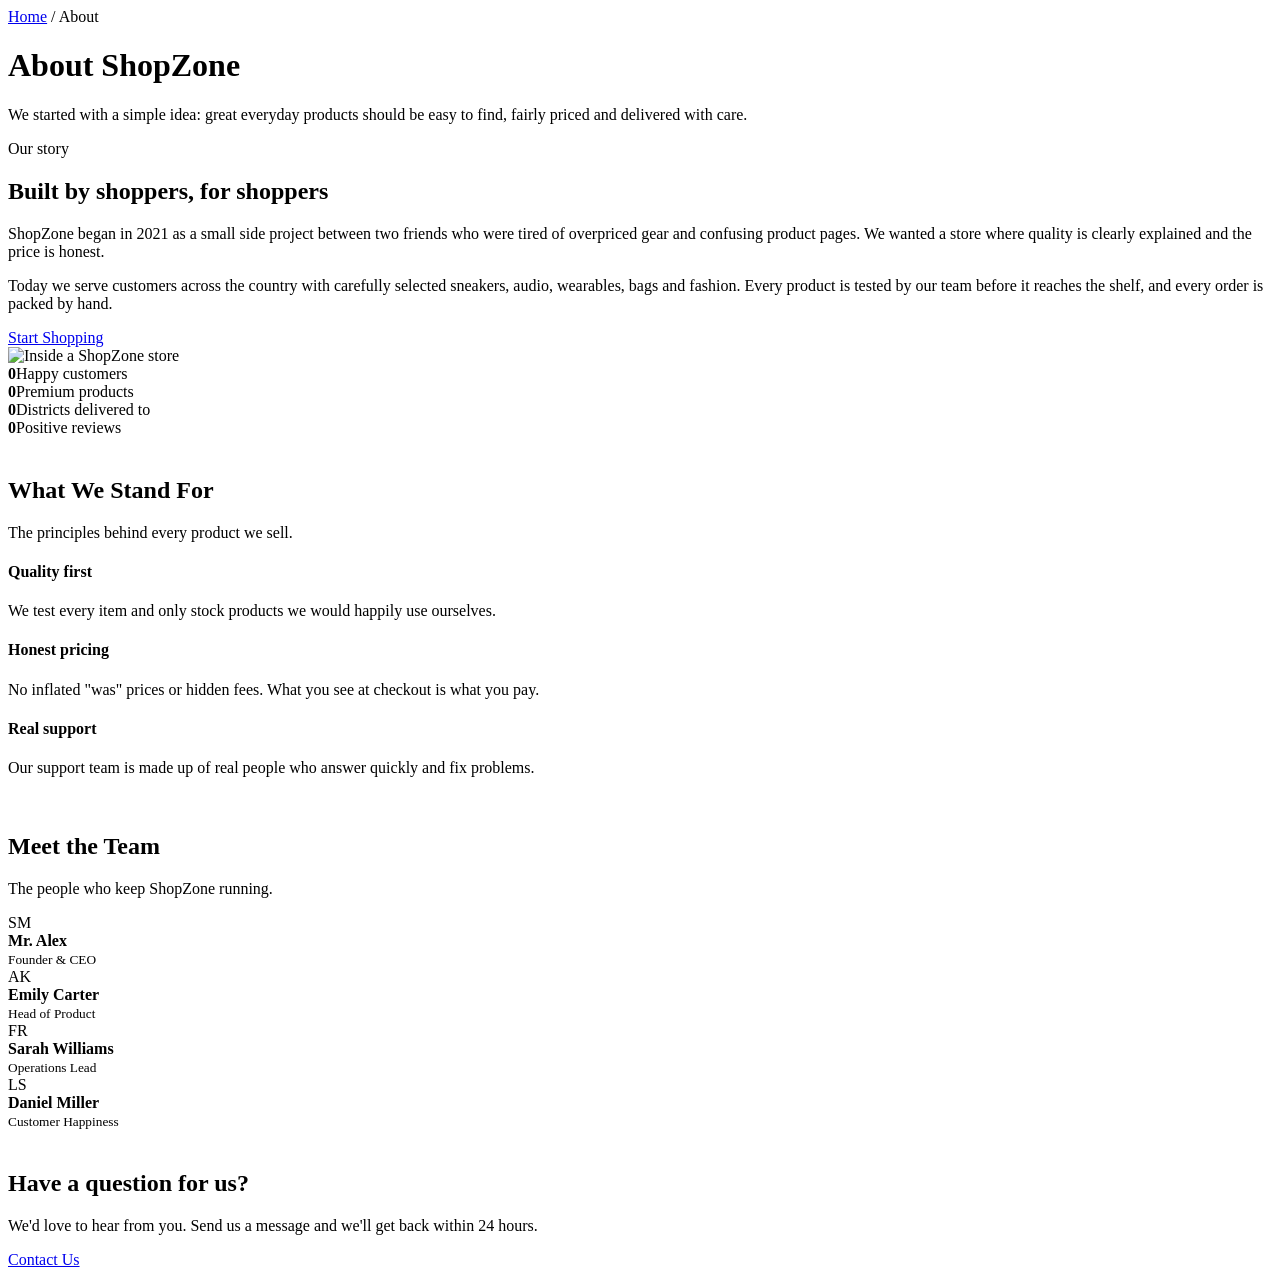
==== about.html @ c3ce2b41 "Add files via upload" ====
<!DOCTYPE html>
<html lang="en">
<head>
  <meta charset="UTF-8">
  <meta name="viewport" content="width=device-width, initial-scale=1">
  <title>About Us — ShopZone</title>
  <meta name="description" content="Learn about ShopZone, our story, our values and the team behind the store.">
  <link rel="preconnect" href="https://fonts.googleapis.com">
  <link rel="preconnect" href="https://fonts.gstatic.com" crossorigin>
  <link href="https://fonts.googleapis.com/css2?family=Inter:wght@400;500;600;700;800&display=swap" rel="stylesheet">
  <link rel="stylesheet" href="css/style.css">
</head>
<body data-page="about">
  <div id="site-header"></div>
  <main>
    <div class="page-hero">
      <div class="container">
        <div class="crumbs"><a href="index.html">Home</a> / <span>About</span></div>
        <h1>About ShopZone</h1>
        <p>We started with a simple idea: great everyday products should be easy to find, fairly priced and delivered with care.</p>
      </div>
    </div>

    <section>
      <div class="container split">
        <div class="reveal">
          <span class="eyebrow">Our story</span>
          <h2>Built by shoppers, for shoppers</h2>
          <p>ShopZone began in 2021 as a small side project between two friends who were tired of overpriced gear and confusing product pages. We wanted a store where quality is clearly explained and the price is honest.</p>
          <p>Today we serve customers across the country with carefully selected sneakers, audio, wearables, bags and fashion. Every product is tested by our team before it reaches the shelf, and every order is packed by hand.</p>
          <a href="shop.html" class="btn btn-primary" style="margin-top:8px">Start Shopping <i data-i="arrow-right"></i></a>
        </div>
        <img class="reveal" src="https://images.unsplash.com/photo-1441986300917-64674bd600d8?auto=format&fit=crop&w=900&q=80" alt="Inside a ShopZone store" loading="lazy" onerror="imgFallback(this)">
      </div>
    </section>

    <section style="padding-top:0">
      <div class="container">
        <div class="stats">
          <div class="stat panel reveal"><b data-count="50000" data-suffix="+">0</b><span>Happy customers</span></div>
          <div class="stat panel reveal"><b data-count="120" data-suffix="+">0</b><span>Premium products</span></div>
          <div class="stat panel reveal"><b data-count="64">0</b><span>Districts delivered to</span></div>
          <div class="stat panel reveal"><b data-count="98" data-suffix="%">0</b><span>Positive reviews</span></div>
        </div>
      </div>
    </section>

    <section style="padding-top:20px">
      <div class="container">
        <div class="section-head"><div><h2>What We Stand For</h2><p>The principles behind every product we sell.</p></div></div>
        <div class="features" style="grid-template-columns:repeat(3,1fr)">
          <div class="feature panel reveal"><div class="cat-ico"><i data-i="shield"></i></div><div><h4>Quality first</h4><p>We test every item and only stock products we would happily use ourselves.</p></div></div>
          <div class="feature panel reveal"><div class="cat-ico"><i data-i="tag"></i></div><div><h4>Honest pricing</h4><p>No inflated "was" prices or hidden fees. What you see at checkout is what you pay.</p></div></div>
          <div class="feature panel reveal"><div class="cat-ico"><i data-i="headset"></i></div><div><h4>Real support</h4><p>Our support team is made up of real people who answer quickly and fix problems.</p></div></div>
        </div>
      </div>
    </section>

    <section style="padding-top:20px">
      <div class="container">
        <div class="section-head"><div><h2>Meet the Team</h2><p>The people who keep ShopZone running.</p></div></div>
        <div class="grid-4">
          <div class="team panel reveal"><div class="avatar">SM</div><b>Mr. Alex</b><br><small>Founder &amp; CEO</small></div>
          <div class="team panel reveal"><div class="avatar">AK</div><b>Emily Carter</b><br><small>Head of Product</small></div>
          <div class="team panel reveal"><div class="avatar">FR</div><b>Sarah Williams</b><br><small>Operations Lead</small></div>
          <div class="team panel reveal"><div class="avatar">LS</div><b>Daniel Miller</b><br><small>Customer Happiness</small></div>
        </div>
      </div>
    </section>

    <section style="padding-top:20px">
      <div class="container">
        <div class="newsletter reveal">
          <h2>Have a question for us?</h2>
          <p>We'd love to hear from you. Send us a message and we'll get back within 24 hours.</p>
          <a href="contact.html" class="btn btn-primary">Contact Us <i data-i="arrow-right"></i></a>
        </div>
      </div>
    </section>
  </main>
  <div id="site-footer"></div>

  <script src="js/data.js"></script>
  <script src="js/main.js"></script>
</body>
</html>
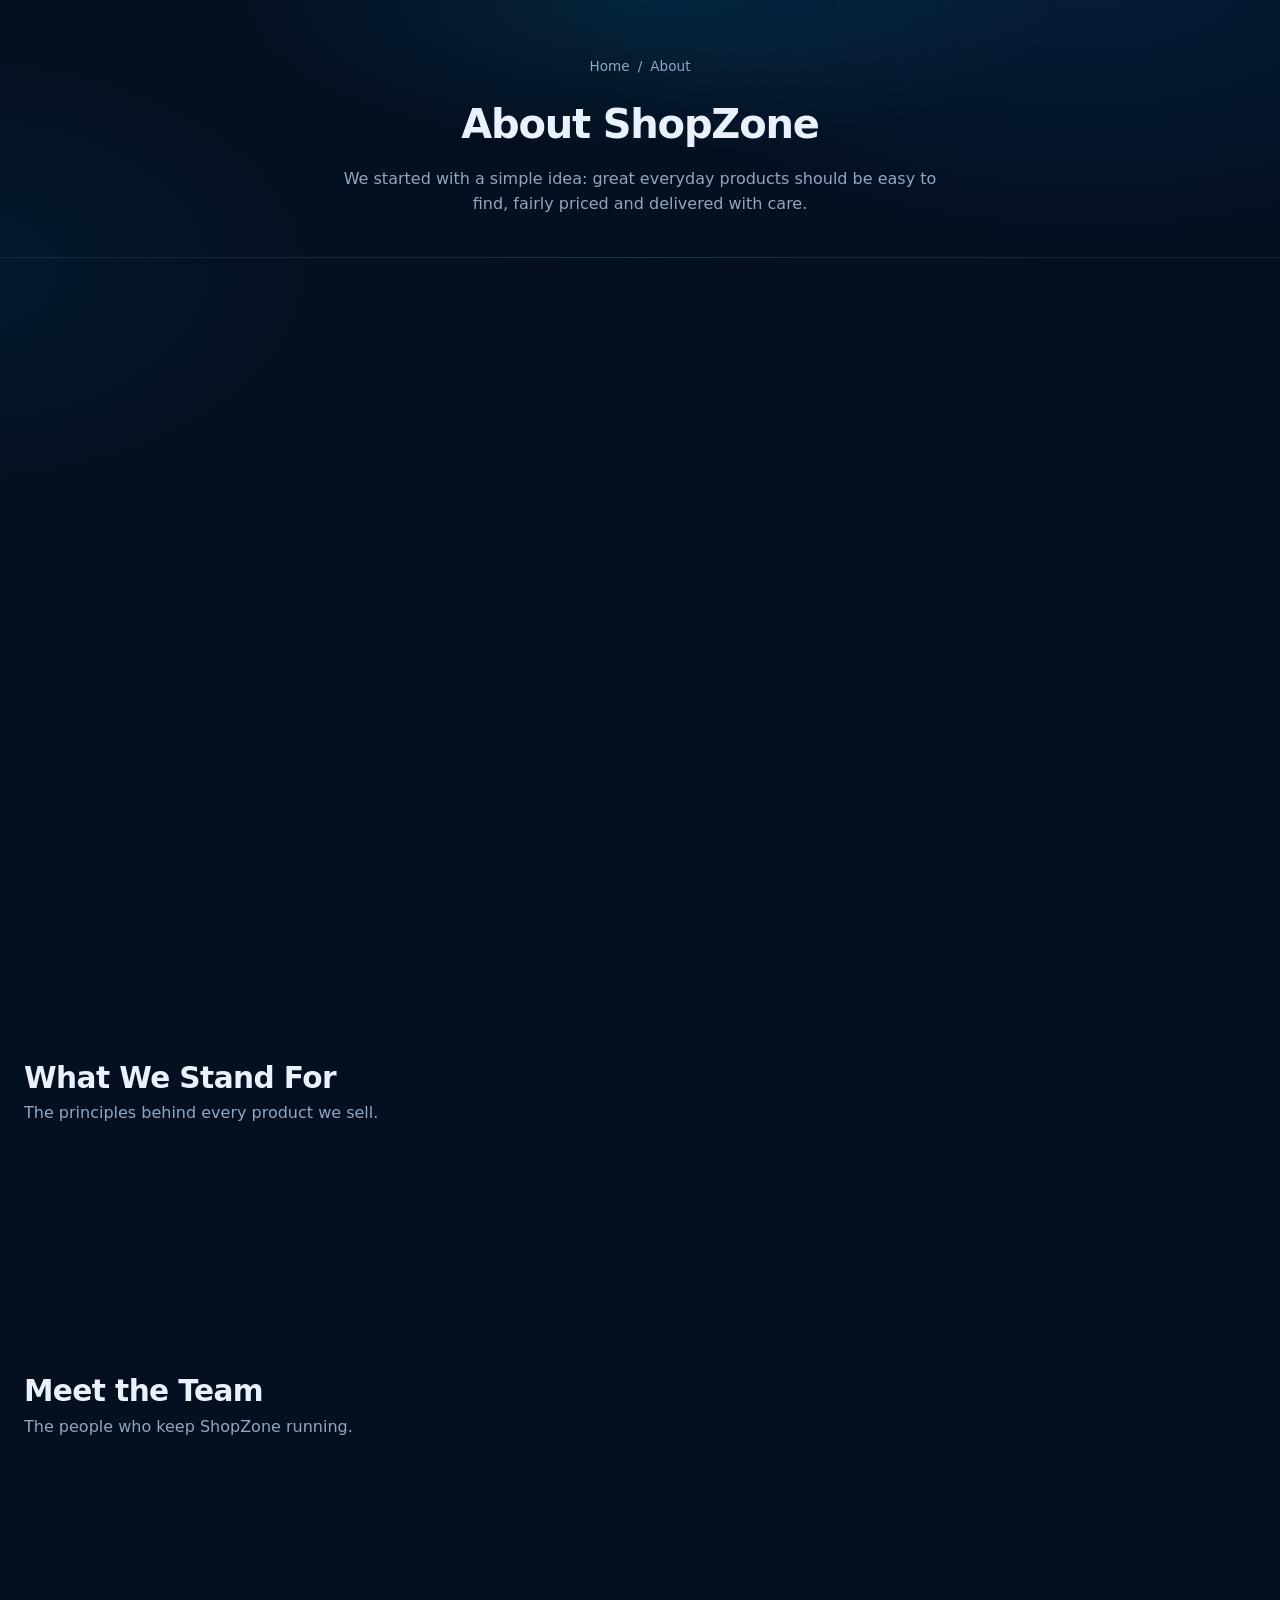
==== commit 4cc387e0: "Update about.html" ====
--- a/about.html
+++ b/about.html
@@ -8,7 +8,7 @@
   <link rel="preconnect" href="https://fonts.googleapis.com">
   <link rel="preconnect" href="https://fonts.gstatic.com" crossorigin>
   <link href="https://fonts.googleapis.com/css2?family=Inter:wght@400;500;600;700;800&display=swap" rel="stylesheet">
-  <link rel="stylesheet" href="css/style.css">
+  <link rel="stylesheet" href="style.css">
 </head>
 <body data-page="about">
   <div id="site-header"></div>
--- a/style.css
+++ b/style.css
@@ -0,0 +1,400 @@
+/* ShopZone — main stylesheet */
+:root{
+  --bg:#040f1f; --bg2:#071a31; --card:#081d36; --card2:#0b2442;
+  --border:rgba(0,184,255,.16); --border2:rgba(255,255,255,.08);
+  --accent:#00b8ff; --accent2:#0a84ff; --text:#e9f2fc; --muted:#8fa7c0;
+  --danger:#ff5d73; --ok:#25d49a; --warn:#ffb84d;
+  --radius:14px; --shadow:0 10px 40px rgba(0,0,0,.35);
+  --container:1240px;
+}
+*{box-sizing:border-box;margin:0;padding:0}
+html{scroll-behavior:smooth}
+body{font-family:'Inter',system-ui,-apple-system,'Segoe UI',Roboto,sans-serif;background:var(--bg);color:var(--text);line-height:1.6;-webkit-font-smoothing:antialiased;
+  background-image:radial-gradient(900px 500px at 85% -5%,rgba(0,140,255,.12),transparent 60%),radial-gradient(700px 400px at -5% 30%,rgba(0,184,255,.07),transparent 60%);
+  background-attachment:fixed}
+img{max-width:100%;display:block}
+a{color:inherit;text-decoration:none}
+button,input,select,textarea{font:inherit;color:inherit}
+button{cursor:pointer;background:none;border:0}
+ul{list-style:none}
+.container{width:min(var(--container),100% - 48px);margin-inline:auto}
+svg.ico{width:1.15em;height:1.15em;stroke:currentColor;fill:none;stroke-width:2;stroke-linecap:round;stroke-linejoin:round;flex:none}
+:focus-visible{outline:2px solid var(--accent);outline-offset:2px}
+
+/* ---------- Buttons ---------- */
+.btn{display:inline-flex;align-items:center;justify-content:center;gap:8px;padding:12px 24px;border-radius:999px;font-weight:600;font-size:.95rem;transition:.25s;white-space:nowrap}
+.btn-primary{background:linear-gradient(135deg,#17c3ff,#0a8cff);color:#021428;box-shadow:0 8px 24px rgba(0,170,255,.3)}
+.btn-primary:hover{transform:translateY(-2px);box-shadow:0 12px 30px rgba(0,170,255,.45)}
+.btn-outline{border:1px solid var(--accent);color:var(--accent);background:rgba(0,184,255,.04)}
+.btn-outline:hover{background:var(--accent);color:#021428}
+.btn-ghost{border:1px solid var(--border2);color:var(--text)}
+.btn-ghost:hover{border-color:var(--accent);color:var(--accent)}
+.btn-block{width:100%}
+.btn-sm{padding:9px 16px;font-size:.85rem}
+.btn[disabled]{opacity:.5;pointer-events:none}
+
+/* ---------- Header ---------- */
+.site-header{position:sticky;top:0;z-index:100;background:rgba(4,15,31,.82);backdrop-filter:blur(14px);border-bottom:1px solid var(--border2)}
+.header-inner{display:flex;align-items:center;gap:28px;height:76px}
+.logo{display:flex;align-items:center;gap:10px;font-size:1.45rem;font-weight:800;letter-spacing:-.02em}
+.logo svg{width:34px;height:34px}
+.logo span{color:var(--accent)}
+.search{flex:0 1 400px;position:relative}
+.search input{width:100%;padding:12px 18px 12px 46px;border-radius:999px;background:rgba(255,255,255,.04);border:1px solid var(--border);outline:0;transition:.2s;font-size:.92rem}
+.search input::placeholder{color:#7f97b0}
+.search input:focus{border-color:var(--accent);box-shadow:0 0 0 4px rgba(0,184,255,.12)}
+.search .ico{position:absolute;left:17px;top:50%;transform:translateY(-50%);color:#9bb2c9}
+.nav{display:flex;gap:6px;margin-left:auto}
+.nav a{position:relative;padding:8px 16px;font-weight:500;font-size:.95rem;color:#cfdced;transition:.2s}
+.nav a:hover{color:#fff}
+.nav a.active{color:#fff}
+.nav a.active::after{content:"";position:absolute;left:16px;right:16px;bottom:-14px;height:2px;background:var(--accent);box-shadow:0 0 12px var(--accent);border-radius:2px}
+.header-actions{display:flex;align-items:center;gap:8px}
+.icon-btn{position:relative;width:44px;height:44px;display:grid;place-items:center;border-radius:50%;transition:.2s;font-size:1.15rem}
+.icon-btn:hover{background:rgba(0,184,255,.1);color:var(--accent)}
+.icon-btn.boxed{border:1px solid var(--border)}
+.cart-badge{position:absolute;top:-2px;right:-2px;min-width:20px;height:20px;padding:0 5px;border-radius:999px;background:var(--accent);color:#021428;font-size:.7rem;font-weight:800;display:grid;place-items:center;transition:transform .25s}
+.cart-badge.bump{transform:scale(1.4)}
+.cart-badge:empty,.cart-badge[data-n="0"]{display:none}
+.menu-toggle{display:none}
+
+/* ---------- Layout helpers ---------- */
+section{padding:56px 0}
+.section-head{display:flex;align-items:flex-end;justify-content:space-between;gap:20px;margin-bottom:28px}
+.section-head h2{font-size:1.85rem;font-weight:800;letter-spacing:-.02em;line-height:1.2}
+.section-head p{color:var(--muted);margin-top:4px}
+.link-arrow{display:inline-flex;align-items:center;gap:6px;color:var(--accent);font-weight:600;font-size:.92rem}
+.link-arrow:hover{gap:10px}
+.link-arrow{transition:gap .2s}
+.eyebrow{display:inline-block;font-size:.75rem;letter-spacing:.28em;text-transform:uppercase;color:var(--accent);font-weight:700;margin-bottom:12px}
+.grid-5{display:grid;grid-template-columns:repeat(5,1fr);gap:20px}
+.grid-4{display:grid;grid-template-columns:repeat(4,1fr);gap:20px}
+.grid-3{display:grid;grid-template-columns:repeat(3,1fr);gap:24px}
+.panel{background:linear-gradient(180deg,var(--card),#06172d);border:1px solid var(--border);border-radius:var(--radius)}
+
+/* page hero (inner pages) */
+.page-hero{padding:56px 0 40px;text-align:center;border-bottom:1px solid var(--border2);background:radial-gradient(600px 220px at 50% 0,rgba(0,184,255,.12),transparent 70%)}
+.page-hero h1{font-size:2.5rem;font-weight:800;letter-spacing:-.03em}
+.page-hero p{color:var(--muted);max-width:620px;margin:10px auto 0}
+.crumbs{display:flex;justify-content:center;gap:8px;font-size:.85rem;color:var(--muted);margin-bottom:14px}
+.crumbs a:hover{color:var(--accent)}
+
+/* ---------- Hero (home) ---------- */
+.hero{padding:28px 0 8px}
+.hero-card{position:relative;isolation:isolate;overflow:hidden;border:1px solid var(--border);border-radius:var(--radius);min-height:430px;
+  background:radial-gradient(700px 400px at 55% 55%,rgba(0,110,255,.28),transparent 65%),linear-gradient(120deg,#061a35,#041022 70%)}
+.hero-slide{position:absolute;inset:0;display:grid;grid-template-columns:1.05fr 1.2fr .75fr;align-items:center;gap:20px;padding:0 52px;opacity:0;visibility:hidden;transition:opacity .7s,visibility .7s}
+.hero-slide.on{opacity:1;visibility:visible}
+.hero-copy .eyebrow{font-size:.72rem}
+.hero-copy h1{font-size:clamp(2.4rem,4.6vw,4rem);line-height:1.04;font-weight:800;letter-spacing:-.035em}
+.hero-copy h1 em{display:block;font-style:normal;color:var(--accent)}
+.hero-copy p{color:#c4d4e6;max-width:380px;margin:16px 0 26px}
+.hero-visual{position:relative;height:100%;display:grid;place-items:center}
+.hero-ring{position:relative;width:min(400px,100%);aspect-ratio:1;border-radius:50%;padding:10px;
+  background:conic-gradient(from 200deg,#00b8ff,#0a4cff,transparent 55%,#00b8ff);animation:spin 14s linear infinite}
+.hero-ring::after{content:"";position:absolute;inset:-26px;border-radius:50%;background:radial-gradient(circle,rgba(0,150,255,.35),transparent 65%);z-index:-1;filter:blur(18px)}
+.hero-ring .inner{width:100%;height:100%;border-radius:50%;overflow:hidden;background:#04122a;animation:spin 14s linear infinite reverse}
+.hero-ring img{width:100%;height:100%;object-fit:cover}
+@keyframes spin{to{transform:rotate(360deg)}}
+.hero-info h3{font-size:1.35rem;font-weight:700}
+.hero-info .tags{display:flex;flex-wrap:wrap;align-items:center;gap:8px;color:#bfd0e3;font-size:.82rem;margin:6px 0 14px}
+.hero-info .tags i{width:4px;height:4px;background:var(--accent);border-radius:50%}
+.hero-info .price{font-size:1.7rem;font-weight:800;margin-bottom:14px}
+.hero-dots{position:absolute;bottom:18px;left:50%;transform:translateX(-50%);display:flex;gap:8px;z-index:3}
+.hero-dots button{width:9px;height:9px;border-radius:99px;background:rgba(255,255,255,.25);transition:.3s}
+.hero-dots button.on{width:28px;background:var(--accent)}
+
+/* ---------- Category tiles ---------- */
+.cat-strip{display:grid;grid-template-columns:repeat(6,1fr);gap:16px;margin-top:18px}
+.cat-tile{display:flex;align-items:center;gap:14px;padding:18px;border:1px solid var(--border);border-radius:12px;background:linear-gradient(180deg,rgba(11,36,66,.7),rgba(6,22,42,.7));transition:.25s}
+.cat-tile:hover{transform:translateY(-4px);border-color:var(--accent);box-shadow:0 12px 30px rgba(0,150,255,.15)}
+.cat-ico{width:52px;height:52px;border-radius:50%;display:grid;place-items:center;background:rgba(0,184,255,.1);border:1px solid var(--border);color:#dff3ff;font-size:1.4rem;flex:none}
+.cat-tile b{display:block;font-size:.95rem;line-height:1.3}
+.cat-tile small{color:var(--muted);font-size:.8rem}
+
+/* ---------- Product card ---------- */
+.card{position:relative;background:linear-gradient(180deg,var(--card),#06172d);border:1px solid var(--border);border-radius:12px;overflow:hidden;transition:.3s;display:flex;flex-direction:column}
+.card:hover{transform:translateY(-6px);border-color:rgba(0,184,255,.45);box-shadow:0 18px 40px rgba(0,0,0,.4),0 0 0 1px rgba(0,184,255,.1)}
+.card-img{display:block;position:relative;aspect-ratio:4/3;overflow:hidden;background:radial-gradient(circle at 50% 60%,#0c2d57,#06162b)}
+.card-img img{width:100%;height:100%;object-fit:cover;transition:transform .5s}
+.card:hover .card-img img{transform:scale(1.07)}
+.badge{position:absolute;top:12px;left:12px;z-index:2;padding:3px 10px;border-radius:6px;background:var(--accent2);font-size:.75rem;font-weight:700;color:#fff}
+.badge.new{background:var(--ok);color:#02241a}
+.wish{position:absolute;top:10px;right:10px;z-index:2;width:36px;height:36px;border-radius:50%;display:grid;place-items:center;background:rgba(4,15,31,.55);backdrop-filter:blur(6px);transition:.2s}
+.wish:hover{color:var(--danger);transform:scale(1.1)}
+.wish.on{color:var(--danger)}
+.wish.on svg,.wish-btn.on svg{fill:var(--danger)}
+.wish-btn{width:52px;padding:0}
+.wish-btn.on{color:var(--danger);border-color:var(--danger)}
+.card-body{padding:16px;display:flex;flex-direction:column;gap:8px;flex:1}
+.card-body h3{font-size:.98rem;font-weight:600;line-height:1.35}
+.card-body h3 a:hover{color:var(--accent)}
+.rating{display:flex;align-items:center;gap:8px;font-size:.8rem;color:#c5d4e6}
+.stars{--r:90%;font-size:.95rem;letter-spacing:2px;background:linear-gradient(90deg,#ffb534 var(--r),#34455c var(--r));-webkit-background-clip:text;background-clip:text;color:transparent;-webkit-text-fill-color:transparent;line-height:1}
+.price{display:flex;align-items:baseline;gap:10px}
+.price s{color:#7d93ab;font-size:.85rem}
+.price b{color:var(--accent);font-size:1.15rem;font-weight:700}
+.card-body .btn{margin-top:auto}
+.card-body .btn-outline{border-radius:8px;padding:10px;font-size:.85rem}
+
+/* ---------- Deal banner ---------- */
+.deal{display:grid;grid-template-columns:1.2fr 1fr;gap:30px;align-items:center;padding:44px 52px;border-radius:var(--radius);border:1px solid var(--border);overflow:hidden;position:relative;
+  background:radial-gradient(500px 300px at 90% 50%,rgba(0,150,255,.3),transparent 70%),linear-gradient(120deg,#07213f,#041022)}
+.deal h2{font-size:2.2rem;font-weight:800;letter-spacing:-.03em;line-height:1.15;margin-bottom:10px}
+.deal h2 span{color:var(--accent)}
+.deal p{color:#bfd0e3;margin-bottom:22px;max-width:440px}
+.countdown{display:flex;gap:12px;justify-content:center}
+.cd-box{width:84px;padding:14px 0;text-align:center;border-radius:12px;background:rgba(255,255,255,.05);border:1px solid var(--border)}
+.cd-box b{display:block;font-size:1.9rem;font-weight:800;line-height:1.1;font-variant-numeric:tabular-nums}
+.cd-box small{font-size:.7rem;color:var(--muted);text-transform:uppercase;letter-spacing:.12em}
+
+/* ---------- Feature / info blocks ---------- */
+.features{display:grid;grid-template-columns:repeat(4,1fr);gap:20px}
+.feature{padding:26px;display:flex;gap:16px;align-items:flex-start;transition:.25s}
+.feature:hover{border-color:var(--accent);transform:translateY(-3px)}
+.feature .cat-ico{width:48px;height:48px;font-size:1.25rem;color:var(--accent)}
+.feature h4{font-size:1rem;margin-bottom:3px}
+.feature p{color:var(--muted);font-size:.86rem;line-height:1.5}
+
+.testi{padding:28px}
+.testi p{color:#d2deec;font-size:.96rem;margin:12px 0 20px}
+.who{display:flex;align-items:center;gap:12px}
+.avatar{width:44px;height:44px;border-radius:50%;display:grid;place-items:center;font-weight:700;background:linear-gradient(135deg,#17c3ff,#0a4cff);color:#021428}
+.who b{display:block;font-size:.93rem;line-height:1.3}
+.who small{color:var(--muted)}
+
+.newsletter{text-align:center;padding:52px 24px;border-radius:var(--radius);border:1px solid var(--border);background:linear-gradient(180deg,#07213f,#05142a)}
+.newsletter h2{font-size:1.9rem;font-weight:800;letter-spacing:-.02em}
+.newsletter p{color:var(--muted);margin:8px auto 24px;max-width:480px}
+.nl-form{display:flex;gap:10px;max-width:480px;margin:auto}
+.nl-form input{flex:1;padding:13px 20px;border-radius:999px;background:rgba(255,255,255,.05);border:1px solid var(--border);outline:0}
+.nl-form input:focus{border-color:var(--accent)}
+
+/* ---------- Footer ---------- */
+.site-footer{margin-top:50px;border-top:1px solid var(--border2);background:#030c19;padding:56px 0 0}
+.foot-grid{display:grid;grid-template-columns:1.5fr 1fr 1fr 1.2fr;gap:40px}
+.foot-grid p{color:var(--muted);font-size:.9rem;margin:14px 0 18px;max-width:300px}
+.foot-grid h5{font-size:.95rem;margin-bottom:16px}
+.foot-grid li{margin-bottom:10px}
+.foot-grid li a{color:var(--muted);font-size:.9rem;transition:.2s}
+.foot-grid li a:hover{color:var(--accent);padding-left:4px}
+.socials{display:flex;gap:10px}
+.socials a{width:38px;height:38px;border-radius:50%;display:grid;place-items:center;border:1px solid var(--border);color:#c6d6e8;transition:.2s}
+.socials a:hover{background:var(--accent);color:#021428;transform:translateY(-3px)}
+.contact-li{display:flex;gap:10px;color:var(--muted);font-size:.9rem;margin-bottom:12px;align-items:flex-start}
+.contact-li .ico{color:var(--accent);margin-top:4px}
+.foot-bottom{margin-top:44px;padding:20px 0;border-top:1px solid var(--border2);display:flex;justify-content:space-between;flex-wrap:wrap;gap:10px;color:#6f869e;font-size:.85rem}
+.pay{display:flex;gap:8px}
+.pay span{padding:3px 10px;border:1px solid var(--border2);border-radius:6px;font-size:.72rem;font-weight:700;color:#9fb4ca}
+
+/* ---------- Shop page ---------- */
+.shop-layout{display:grid;grid-template-columns:270px 1fr;gap:30px;align-items:start}
+.filters{padding:24px;position:sticky;top:96px}
+.filters h4{font-size:1rem;margin-bottom:14px;display:flex;justify-content:space-between;align-items:center}
+.filter-group{padding-bottom:22px;margin-bottom:22px;border-bottom:1px solid var(--border2)}
+.filter-group:last-child{border:0;margin:0;padding:0}
+.check{display:flex;align-items:center;gap:10px;padding:6px 0;color:#c9d8e8;font-size:.92rem;cursor:pointer}
+.check input{accent-color:var(--accent);width:16px;height:16px}
+.check span.n{margin-left:auto;color:var(--muted);font-size:.8rem}
+input[type=range]{width:100%;accent-color:var(--accent)}
+.range-val{display:flex;justify-content:space-between;color:var(--muted);font-size:.85rem;margin-top:6px}
+.shop-top{display:flex;justify-content:space-between;align-items:center;gap:16px;margin-bottom:22px;flex-wrap:wrap}
+.shop-top p{color:var(--muted)}
+.select,.shop-top select{padding:10px 16px;border-radius:10px;background:var(--card);border:1px solid var(--border);outline:0;min-width:190px}
+.select option,.shop-top select option{background:#081d36}
+.shop-top .search-inline{flex:1;max-width:320px;position:relative}
+.shop-top .search-inline input{width:100%;padding:10px 16px 10px 40px;border-radius:10px;background:var(--card);border:1px solid var(--border);outline:0}
+.shop-top .search-inline .ico{position:absolute;left:14px;top:50%;transform:translateY(-50%);color:var(--muted)}
+.shop-grid{display:grid;grid-template-columns:repeat(3,1fr);gap:20px}
+.empty{grid-column:1/-1;text-align:center;padding:70px 20px;color:var(--muted)}
+.empty h3{color:var(--text);margin-bottom:6px}
+.filter-toggle{display:none}
+
+/* ---------- Categories page ---------- */
+.cat-card{position:relative;display:block;aspect-ratio:4/3.2;border-radius:var(--radius);overflow:hidden;border:1px solid var(--border);transition:.3s}
+.cat-card img{position:absolute;inset:0;width:100%;height:100%;object-fit:cover;transition:transform .6s}
+.cat-card::after{content:"";position:absolute;inset:0;background:linear-gradient(180deg,rgba(4,15,31,.1),rgba(4,15,31,.92))}
+.cat-card:hover{border-color:var(--accent);transform:translateY(-5px)}
+.cat-card:hover img{transform:scale(1.08)}
+.cat-card .txt{position:absolute;left:24px;right:24px;bottom:22px;z-index:2}
+.cat-card h3{font-size:1.45rem;font-weight:800}
+.cat-card p{color:#c1d1e3;font-size:.9rem;margin:4px 0 10px}
+.cat-card .count{display:inline-flex;align-items:center;gap:6px;color:var(--accent);font-weight:600;font-size:.9rem}
+
+/* ---------- Product page ---------- */
+.pd{display:grid;grid-template-columns:1.05fr 1fr;gap:48px;align-items:start}
+.pd-gallery{padding:14px;position:sticky;top:96px}
+.pd-main{aspect-ratio:1;border-radius:10px;overflow:hidden;background:#06162b}
+.pd-main img{width:100%;height:100%;object-fit:cover}
+.pd-thumbs{display:grid;grid-template-columns:repeat(4,1fr);gap:10px;margin-top:12px}
+.pd-thumbs button{aspect-ratio:1;border-radius:8px;overflow:hidden;border:2px solid transparent;opacity:.65;transition:.2s}
+.pd-thumbs button.on,.pd-thumbs button:hover{border-color:var(--accent);opacity:1}
+.pd-thumbs img{width:100%;height:100%;object-fit:cover}
+.pd-info h1{font-size:2.1rem;font-weight:800;letter-spacing:-.025em;line-height:1.2;margin:6px 0 12px}
+.pd-info .price b{font-size:2rem}
+.pd-info .price s{font-size:1.05rem}
+.save-tag{padding:3px 10px;border-radius:6px;background:rgba(37,212,154,.15);color:var(--ok);font-size:.78rem;font-weight:700}
+.pd-desc{color:#c4d4e6;margin:18px 0}
+.opt-label{font-weight:600;font-size:.9rem;margin:20px 0 10px}
+.opts{display:flex;flex-wrap:wrap;gap:10px}
+.opt{min-width:48px;padding:9px 14px;border-radius:8px;border:1px solid var(--border);background:rgba(255,255,255,.03);font-size:.88rem;transition:.2s}
+.opt:hover{border-color:var(--accent)}
+.opt.on{background:var(--accent);color:#021428;border-color:var(--accent);font-weight:700}
+.swatch{width:34px;height:34px;min-width:0;padding:0;border-radius:50%;border:2px solid var(--border2);position:relative}
+.swatch.on{border-color:var(--accent);box-shadow:0 0 0 3px rgba(0,184,255,.25);background:inherit}
+.buy-row{display:flex;gap:14px;margin:28px 0 20px;flex-wrap:wrap}
+.qty{display:inline-flex;align-items:center;border:1px solid var(--border);border-radius:999px;overflow:hidden}
+.qty button{width:42px;height:46px;display:grid;place-items:center;transition:.2s}
+.qty button:hover{background:rgba(0,184,255,.12);color:var(--accent)}
+.qty span{min-width:36px;text-align:center;font-weight:700}
+.perks{display:grid;gap:10px;padding:18px 20px;margin-top:8px}
+.perks div{display:flex;gap:12px;align-items:center;font-size:.9rem;color:#c4d4e6}
+.perks .ico{color:var(--accent)}
+.tabs{display:flex;gap:6px;border-bottom:1px solid var(--border2);margin-bottom:24px}
+.tab{padding:12px 22px;color:var(--muted);font-weight:600;border-bottom:2px solid transparent;margin-bottom:-1px;transition:.2s}
+.tab.on{color:var(--accent);border-color:var(--accent)}
+.tab-pane{display:none}.tab-pane.on{display:block}
+.tab-pane ul.dot li{padding:7px 0 7px 26px;position:relative;color:#c8d7e8}
+.tab-pane ul.dot li::before{content:"";position:absolute;left:4px;top:15px;width:8px;height:8px;border-radius:50%;background:var(--accent)}
+.spec{width:100%;border-collapse:collapse}
+.spec td{padding:12px 0;border-bottom:1px solid var(--border2);font-size:.92rem}
+.spec td:first-child{color:var(--muted);width:200px}
+.review{padding:20px 0;border-bottom:1px solid var(--border2)}
+.review p{color:#c8d7e8;margin-top:8px;font-size:.93rem}
+
+/* ---------- Cart ---------- */
+.cart-layout{display:grid;grid-template-columns:1fr 380px;gap:30px;align-items:start}
+.cart-item{display:grid;grid-template-columns:100px 1fr auto;gap:20px;padding:18px;align-items:center;border-bottom:1px solid var(--border2)}
+.cart-item:last-child{border:0}
+.cart-item img{width:100px;height:100px;border-radius:10px;object-fit:cover;background:#06162b}
+.cart-item h4{font-size:1rem;margin-bottom:2px}
+.cart-item small{color:var(--muted)}
+.cart-item .qty button{height:38px;width:36px}
+.ci-right{text-align:right;display:flex;flex-direction:column;align-items:flex-end;gap:10px}
+.ci-right b{font-size:1.1rem;color:var(--accent)}
+.remove{color:var(--muted);display:inline-flex;gap:6px;align-items:center;font-size:.82rem;transition:.2s}
+.remove:hover{color:var(--danger)}
+.summary{padding:26px;position:sticky;top:96px}
+.summary h3{margin-bottom:18px}
+.sum-row{display:flex;justify-content:space-between;padding:8px 0;color:#c4d4e6;font-size:.95rem}
+.sum-row.total{border-top:1px solid var(--border2);margin-top:10px;padding-top:16px;font-size:1.2rem;font-weight:800;color:#fff}
+.sum-row.disc{color:var(--ok)}
+.coupon{display:flex;gap:8px;margin:16px 0}
+.coupon input{flex:1;min-width:0;padding:11px 14px;border-radius:10px;background:rgba(255,255,255,.04);border:1px solid var(--border);outline:0;text-transform:uppercase}
+.free-ship{height:6px;border-radius:9px;background:rgba(255,255,255,.08);overflow:hidden;margin:6px 0 4px}
+.free-ship i{display:block;height:100%;background:linear-gradient(90deg,#17c3ff,#0a8cff);transition:width .4s}
+.hint{font-size:.8rem;color:var(--muted)}
+
+/* ---------- Forms / modal ---------- */
+.field{margin-bottom:16px}
+.field label{display:block;font-size:.85rem;font-weight:600;margin-bottom:7px;color:#cfdced}
+.field input,.field textarea,.field select{width:100%;padding:13px 16px;border-radius:10px;background:rgba(255,255,255,.04);border:1px solid var(--border);outline:0;transition:.2s}
+.field select option{background:#081d36}
+.field input:focus,.field textarea:focus,.field select:focus{border-color:var(--accent);box-shadow:0 0 0 4px rgba(0,184,255,.1)}
+.field textarea{min-height:140px;resize:vertical}
+.field .err{display:none;color:var(--danger);font-size:.8rem;margin-top:5px}
+.field.bad input,.field.bad textarea{border-color:var(--danger)}
+.field.bad .err{display:block}
+.row2{display:grid;grid-template-columns:1fr 1fr;gap:16px}
+.modal{position:fixed;inset:0;z-index:200;display:none;place-items:center;padding:20px;background:rgba(2,8,18,.75);backdrop-filter:blur(6px);overflow-y:auto}
+.modal.open{display:grid}
+.modal-box{width:min(560px,100%);padding:32px;position:relative;animation:pop .3s ease}
+.modal-box h3{font-size:1.4rem;margin-bottom:6px}
+.modal-x{position:absolute;top:14px;right:14px}
+.success{text-align:center;padding:10px 0}
+.success .tick{width:76px;height:76px;margin:0 auto 18px;border-radius:50%;display:grid;place-items:center;background:rgba(37,212,154,.15);color:var(--ok);font-size:2rem}
+@keyframes pop{from{opacity:0;transform:translateY(14px) scale(.97)}to{opacity:1;transform:none}}
+
+/* ---------- About / contact / auth ---------- */
+.split{display:grid;grid-template-columns:1fr 1fr;gap:56px;align-items:center}
+.split img{border-radius:var(--radius);border:1px solid var(--border);aspect-ratio:4/3.3;object-fit:cover;width:100%}
+.split h2{font-size:2rem;font-weight:800;letter-spacing:-.025em;margin-bottom:14px;line-height:1.2}
+.split p{color:#c2d2e4;margin-bottom:14px}
+.stats{display:grid;grid-template-columns:repeat(4,1fr);gap:20px}
+.stat{padding:30px 20px;text-align:center}
+.stat b{display:block;font-size:2.4rem;font-weight:800;color:var(--accent);line-height:1.1}
+.stat span{color:var(--muted);font-size:.9rem}
+.team{text-align:center;padding:26px 20px}
+.team .avatar{width:84px;height:84px;font-size:1.7rem;margin:0 auto 14px}
+.team small{color:var(--accent)}
+.contact-grid{display:grid;grid-template-columns:1fr 1.35fr;gap:30px}
+.info-card{padding:30px}
+.info-item{display:flex;gap:16px;padding:16px 0;border-bottom:1px solid var(--border2)}
+.info-item:last-child{border:0}
+.info-item .cat-ico{width:46px;height:46px;font-size:1.1rem;color:var(--accent)}
+.info-item b{display:block}
+.info-item span{color:var(--muted);font-size:.9rem}
+.faq-item{border:1px solid var(--border);border-radius:12px;margin-bottom:12px;background:var(--card);overflow:hidden}
+.faq-q{width:100%;display:flex;justify-content:space-between;align-items:center;padding:18px 22px;font-weight:600;text-align:left}
+.faq-q .ico{transition:.3s;color:var(--accent)}
+.faq-item.open .faq-q .ico{transform:rotate(180deg)}
+.faq-a{max-height:0;overflow:hidden;transition:max-height .35s;color:#b9cadd;padding:0 22px;font-size:.93rem}
+.faq-item.open .faq-a{max-height:220px;padding-bottom:18px}
+.auth{max-width:460px;margin:50px auto;padding:34px}
+.auth-tabs{display:grid;grid-template-columns:1fr 1fr;background:rgba(255,255,255,.04);border-radius:999px;padding:4px;margin-bottom:26px}
+.auth-tabs button{padding:10px;border-radius:999px;font-weight:600;color:var(--muted);transition:.2s}
+.auth-tabs button.on{background:var(--accent);color:#021428}
+.auth form{display:none}.auth form.on{display:block}
+.profile{text-align:center}
+.profile .avatar{width:84px;height:84px;font-size:1.8rem;margin:0 auto 14px}
+
+/* ---------- Toast / misc ---------- */
+.toast-wrap{position:fixed;right:22px;bottom:22px;z-index:300;display:grid;gap:10px}
+.toast{display:flex;align-items:center;gap:12px;padding:14px 18px;border-radius:12px;background:#0b2a4d;border:1px solid var(--border);box-shadow:var(--shadow);animation:slide .35s ease;font-size:.92rem;max-width:340px}
+.toast .ico{color:var(--ok)}
+.toast.err .ico{color:var(--danger)}
+@keyframes slide{from{opacity:0;transform:translateX(30px)}to{opacity:1;transform:none}}
+.reveal{opacity:0;transform:translateY(24px);transition:opacity .7s,transform .7s}
+.reveal.in{opacity:1;transform:none}
+.to-top{position:fixed;right:22px;bottom:84px;width:46px;height:46px;border-radius:50%;background:var(--accent);color:#021428;display:grid;place-items:center;opacity:0;pointer-events:none;transition:.3s;z-index:90;box-shadow:0 8px 20px rgba(0,170,255,.35)}
+.to-top.show{opacity:1;pointer-events:auto}
+.to-top svg{transform:rotate(-90deg)}
+.promo-bar{background:linear-gradient(90deg,#0a4cff,#00b8ff);color:#021428;text-align:center;font-size:.82rem;font-weight:600;padding:8px 16px}
+
+/* ---------- Responsive ---------- */
+@media(max-width:1180px){
+  .grid-5{grid-template-columns:repeat(3,1fr)}
+  .cat-strip{grid-template-columns:repeat(3,1fr)}
+  .hero-slide{grid-template-columns:1fr 1fr;padding:0 36px}
+  .hero-info{display:none}
+  .features{grid-template-columns:repeat(2,1fr)}
+  .search{flex:1 1 220px}
+}
+@media(max-width:960px){
+  .menu-toggle{display:grid}
+  .nav{position:fixed;top:76px;left:0;right:0;flex-direction:column;background:#040f1f;border-bottom:1px solid var(--border);padding:12px 24px 20px;gap:2px;transform:translateY(-130%);transition:.35s;margin:0;z-index:-1}
+  .nav.open{transform:none}
+  .nav a{padding:14px 4px;border-bottom:1px solid var(--border2)}
+  .nav a.active::after{display:none}
+  .shop-layout,.cart-layout,.pd,.split,.contact-grid{grid-template-columns:1fr}
+  .filters{position:fixed;inset:0 auto 0 0;width:min(320px,88%);z-index:150;overflow-y:auto;border-radius:0;transform:translateX(-105%);transition:.35s;top:0}
+  .filters.open{transform:none}
+  .filter-toggle{display:inline-flex}
+  .shop-grid{grid-template-columns:repeat(2,1fr)}
+  .grid-4,.stats{grid-template-columns:repeat(2,1fr)}
+  .grid-3{grid-template-columns:repeat(2,1fr)}
+  .deal{grid-template-columns:1fr;padding:34px 28px}
+  .foot-grid{grid-template-columns:1fr 1fr}
+  .pd-gallery,.summary{position:static}
+}
+@media(max-width:680px){
+  .container{width:calc(100% - 32px)}
+  .search{display:none}
+  .header-inner{gap:10px}.nav{margin-left:0}.header-actions{margin-left:auto}
+  .hero-card{min-height:620px}
+  .hero-slide{grid-template-columns:1fr;grid-template-rows:auto 1fr;padding:34px 24px 50px;align-content:start}
+  .hero-visual{order:-1;height:230px}.hero-ring{width:220px}
+  .grid-5,.grid-4,.grid-3,.shop-grid{grid-template-columns:repeat(2,1fr);gap:12px}
+  .cat-strip{grid-template-columns:repeat(2,1fr)}
+  .features{grid-template-columns:1fr}
+  .section-head{flex-direction:column;align-items:flex-start}
+  .page-hero h1{font-size:2rem}
+  .cart-item{grid-template-columns:76px 1fr}.cart-item img{width:76px;height:76px}
+  .ci-right{grid-column:1/-1;flex-direction:row;justify-content:space-between;align-items:center;width:100%}
+  .row2,.nl-form{grid-template-columns:1fr;flex-direction:column}
+  .foot-grid{grid-template-columns:1fr}
+  .cd-box{width:70px}
+  .card-body{padding:12px}.card-body h3{font-size:.9rem}
+}
+@media(max-width:420px){.grid-5,.grid-4,.grid-3,.shop-grid{grid-template-columns:1fr}}
+@media(prefers-reduced-motion:reduce){*{animation:none!important;transition:none!important}}
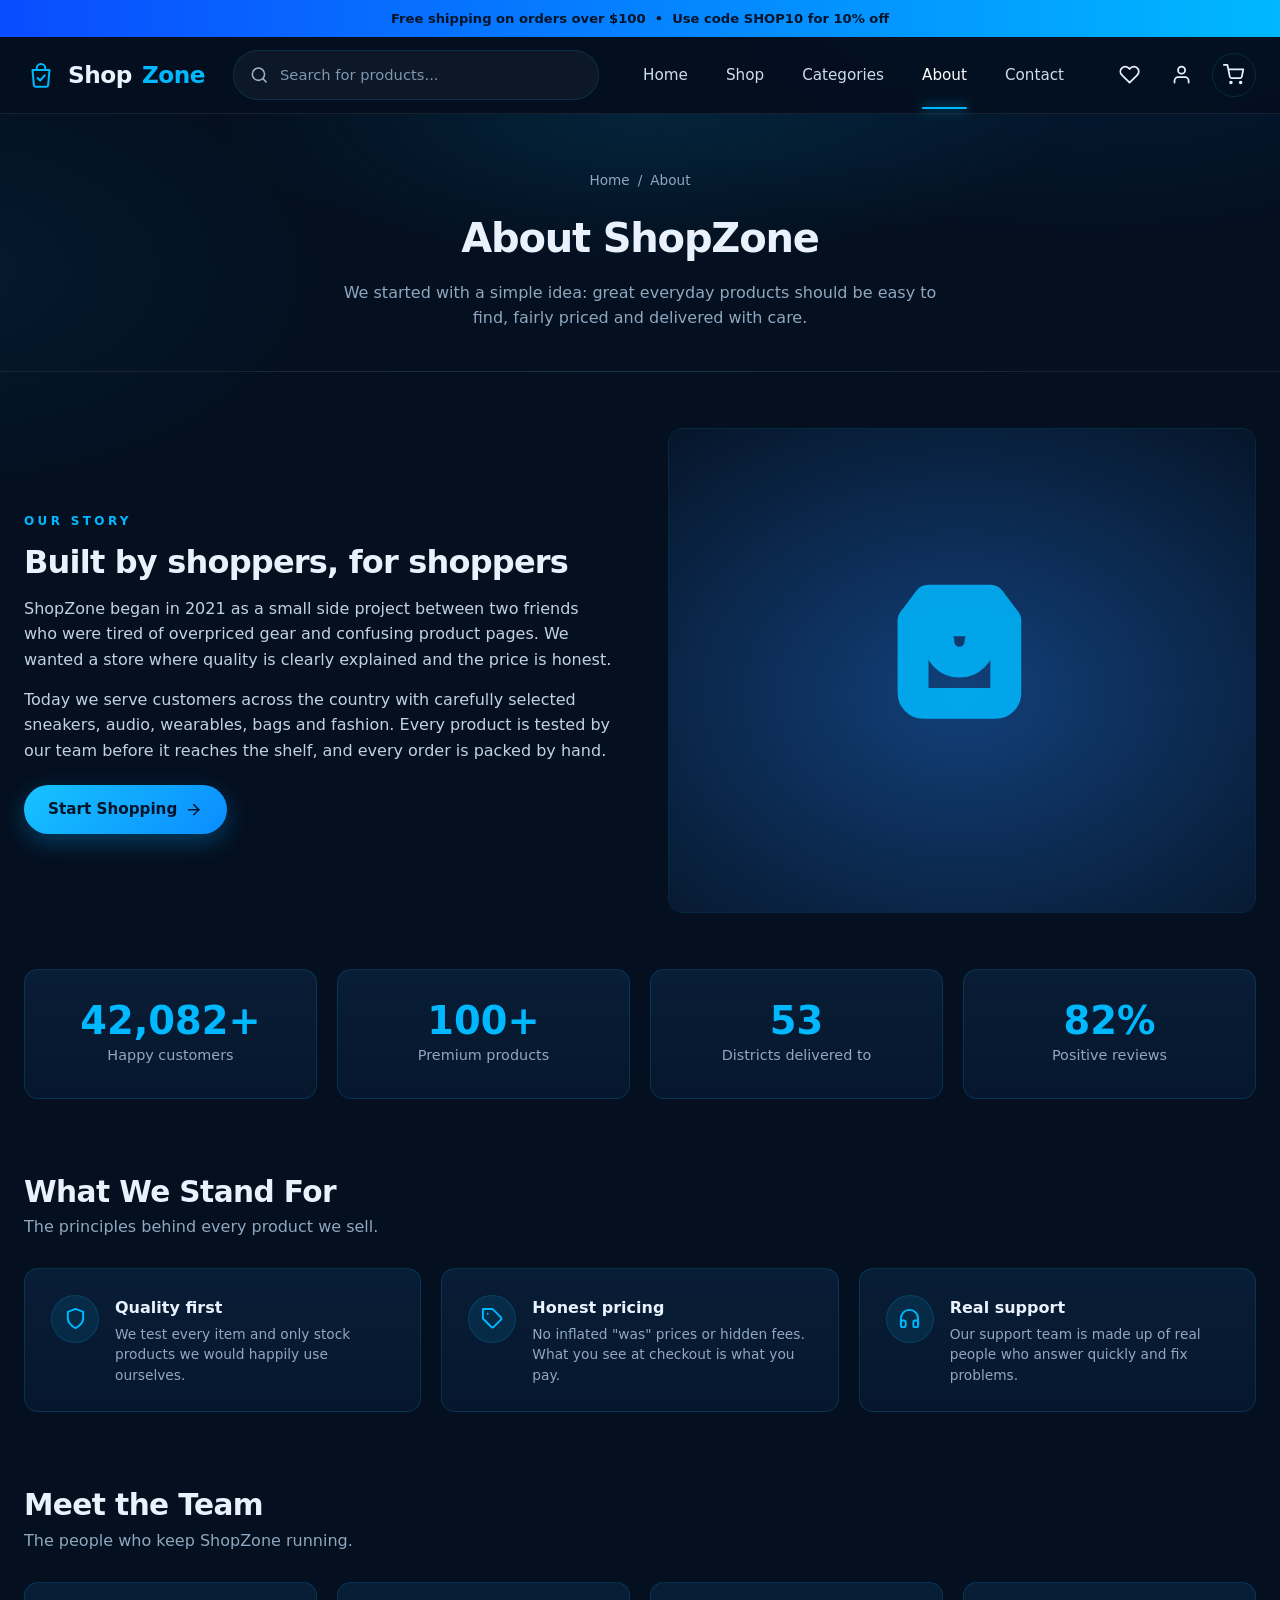
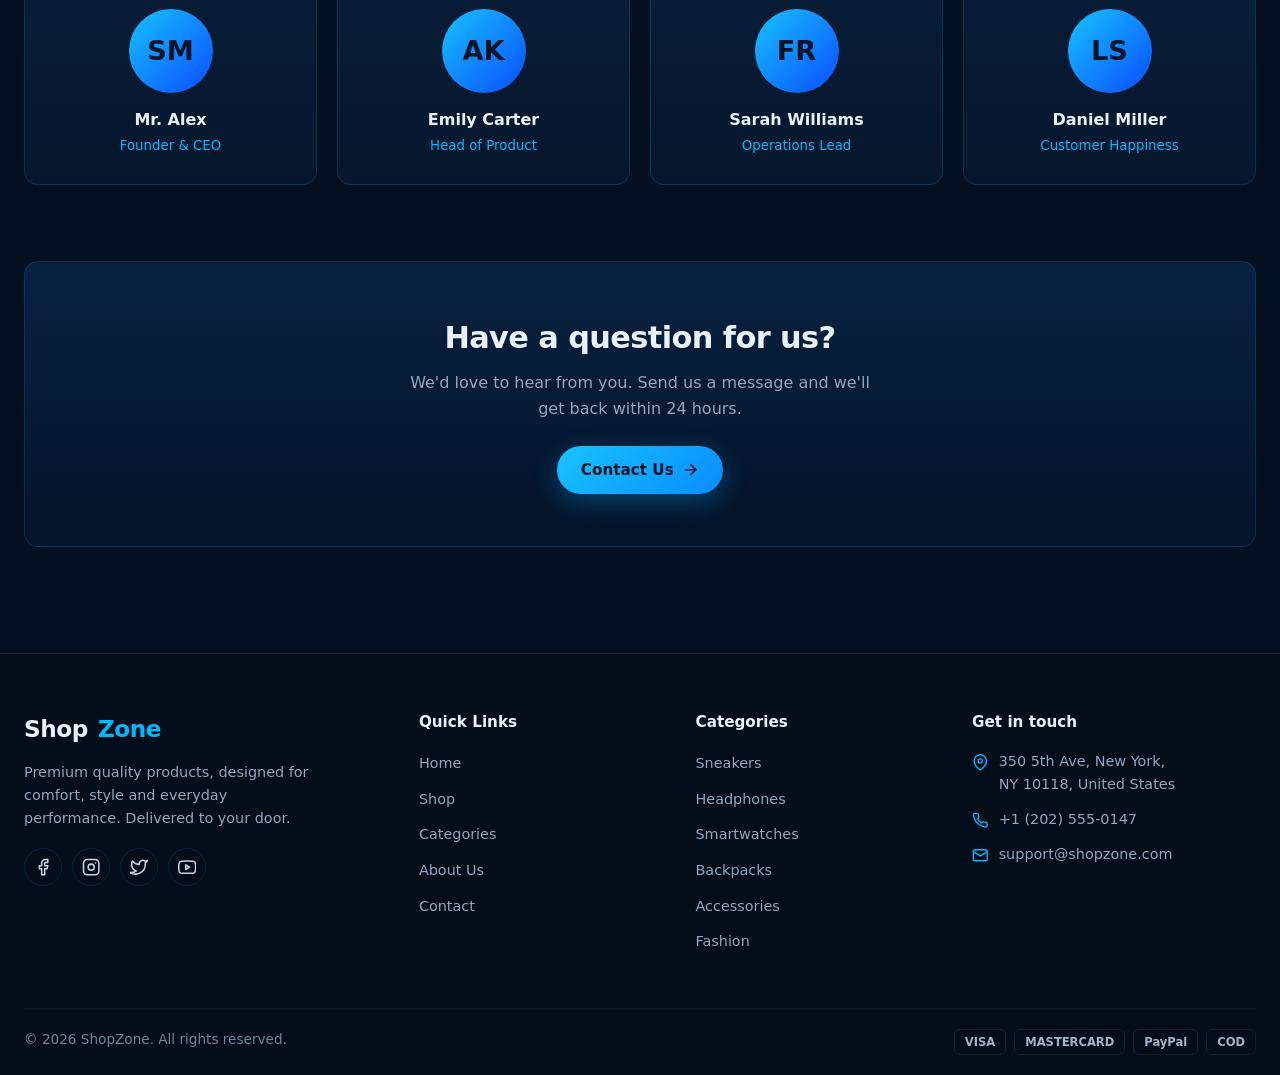
==== commit f80ae7ba: "about.html" ====
--- a/about.html
+++ b/about.html
@@ -80,7 +80,7 @@
   </main>
   <div id="site-footer"></div>
 
-  <script src="js/data.js"></script>
-  <script src="js/main.js"></script>
+  <script src="data.js"></script>
+  <script src="main.js"></script>
 </body>
 </html>
